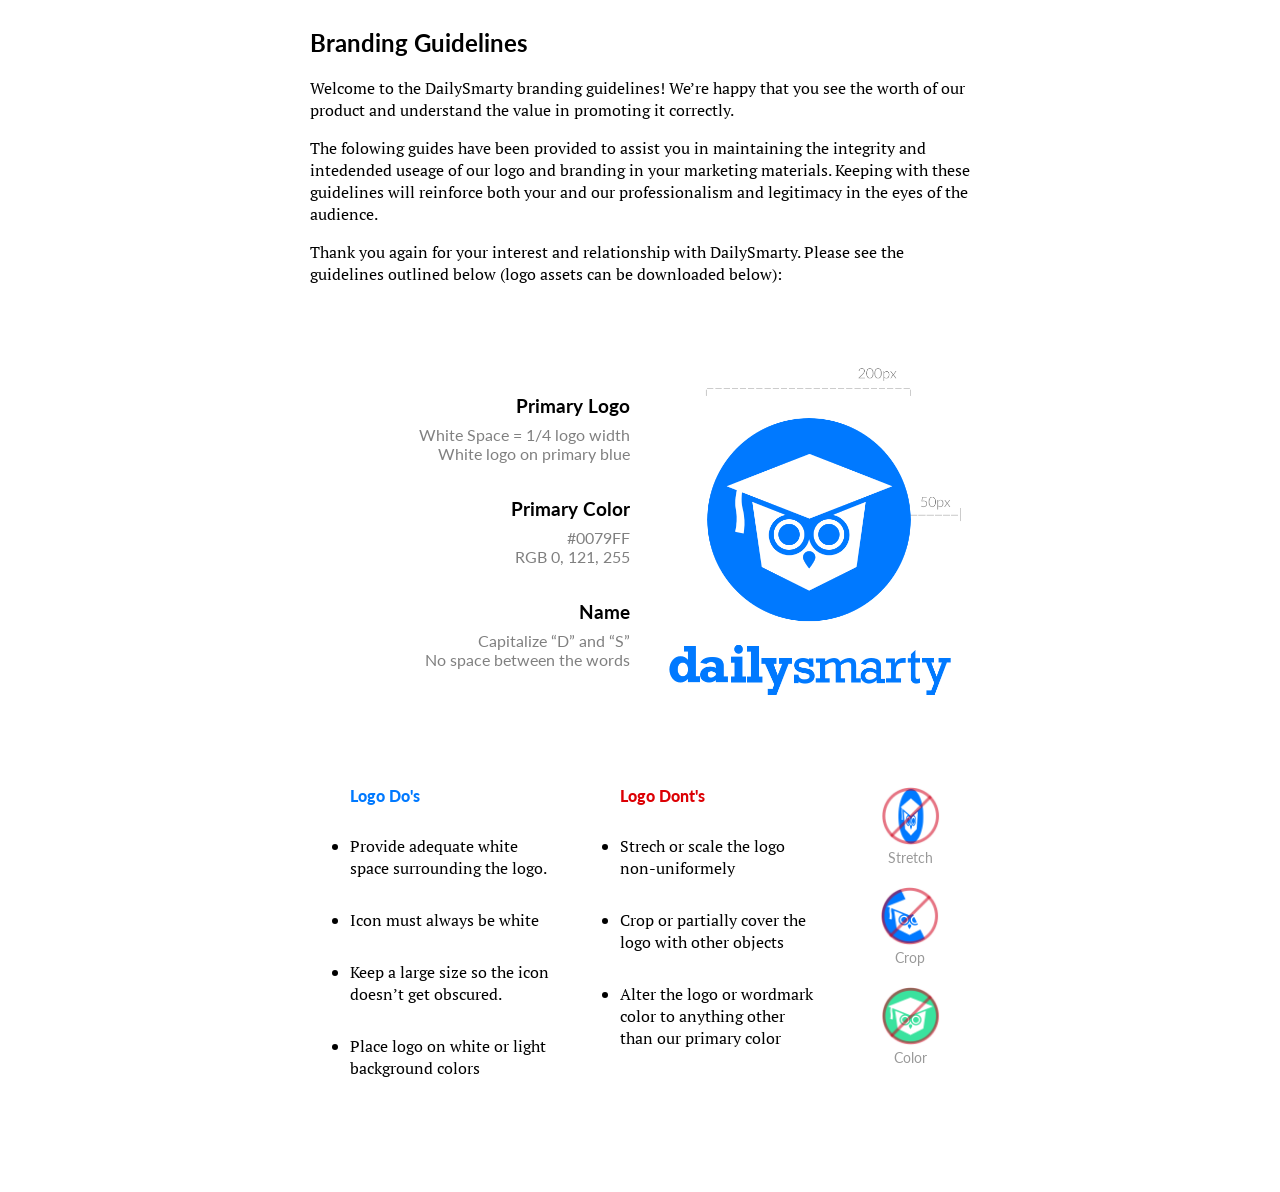
==== index.html @ d6e58807 "2-12 Progress Setup, DailySmarty website" ====
<!DOCTYPE html>
<html lang='en'>

<head>
  <meta charset='UTF-8'>
  <title>CSS Grid</title>
  <link href="https://fonts.googleapis.com/css?family=Lato" rel="stylesheet">
  <link href="https://fonts.googleapis.com/css?family=PT+Serif" rel="stylesheet">

  <style>
    body {
      font-family: 'Lato', sans-serif;
      background-color: #ffffff;
    }
    p,
    li {
      font-family: 'PT Serif', serif;
    }

    .container {
        display: flex;
        justify-content: center;
    }

    .content-wrapper {
        width: 660px;
    }

    .style-details {
        display: grid;
        grid-template-columns: 1fr 1fr;
        grid-gap: 20px;
        margin-top: 75px;
        margin-bottom: 75px;
    }

    .style-details-text {
        text-align: right;
        
    }

    .style-details-text div {
        color: #808080;
        font-weight: normal;
    }

    .style-details-text h3 {
        margin-top: 35px;
        margin-bottom: 8px;

    }

    .style-details-logo img {
        width: 100%;
    }

    .dos-donts-wrapper {
        margin-top: 75px;
        margin-bottom: 75px;
        display: grid;
        grid-template-columns: 2fr 2fr 1fr;
        grid-gap: 30px;
    }

    .dont-image-box img {
        width: 50%;
    }

    .dont-image-box {
        margin-bottom: 20px;
        text-align: center;
    }

    .dont-image-box div {
        font-size: 14px;
        color: #999999;
    }

    .dos-donts-heading {
        font-weight: 900;
        margin-bottom: 20px;
        margin-left: 40px;
    }

    .blue-text {
        color: #0079ff;
    }

    .red-text {
        color: #dc0004;
    }

    .dos-donts-list li {
        margin-top: 30px;
        margin-bottom: 30px;
        font-size: 16px;
    }
  </style>
</head>

<body>
    <div class="container">

        <div class="content-wrapper">
            <h2>Branding Guidelines</h2>

           <p>Welcome to the DailySmarty branding guidelines! We’re happy that you see the worth of our product and understand the value in promoting it correctly.</p>

           <p>The folowing guides have been provided to assist you in maintaining the integrity and intedended useage of our logo and branding in your marketing materials. Keeping with these guidelines will reinforce both your and our professionalism and legitimacy in the eyes of the audience.</p>

            <p>Thank you again for your interest and relationship with DailySmarty. Please see the guidelines outlined below (logo assets can be downloaded below):</p>
            <div class="style-details">
                <div class="style-details-text">
                    <h3>Primary Logo</h3>
                    <div>White Space = 1/4 logo width</div>
                    <div>White logo on primary blue</div>
    
                    <h3>Primary Color</h3>
                    <div>#0079FF</div>
                    <div>RGB 0, 121, 255</div>
    
                    <h3>Name</h3>
                    <div>Capitalize “D” and “S”</div>
                    <div>No space between the words</div>
                </div>
                <div class="style-details-logo">
                    <img href src="images/logo-with-margin.png">
                </div>
            </div>

            <div class="dos-donts-wrapper">
                <div class="dos-donts-list">
                    <div class="dos-donts-heading blue-text">
                        Logo Do's
                    </div>

                    <ul>
                        <li>Provide adequate white space surrounding the logo.</li>
                        <li>Icon must always be white</li>
                        <li>Keep a large size so the icon doesn’t get obscured.</li>
                        <li>Place logo on white or light background colors</li>
                    </ul>
                </div>
                <div class="dos-donts-list">
                    <div class="dos-donts-heading red-text">
                        Logo Dont's
                    </div>
                    <ul>
                        <li>Strech or scale the logo non-uniformely</li>
                        <li>Crop or partially cover the logo with other objects</li>
                        <li>Alter the logo or wordmark color to anything other than our primary color</li>
                    </ul>
                </div>
                <div class="donts-images">
                    <div class="dont-image-box">
                        <img src="images/dont_stretch.png" alt="">
                        <div>Stretch</div>
                    </div> 

                    <div class="dont-image-box">
                        <img src="images/dont_crop.png" alt="">
                        <div>Crop</div>
                    </div>

                    <div class="dont-image-box">
                        <img src="images/dont_color.png" alt="">
                        <div>Color</div>
                    </div>
                </div>
            </div>
        
        </div>

        

    </div>
</body>

</html>
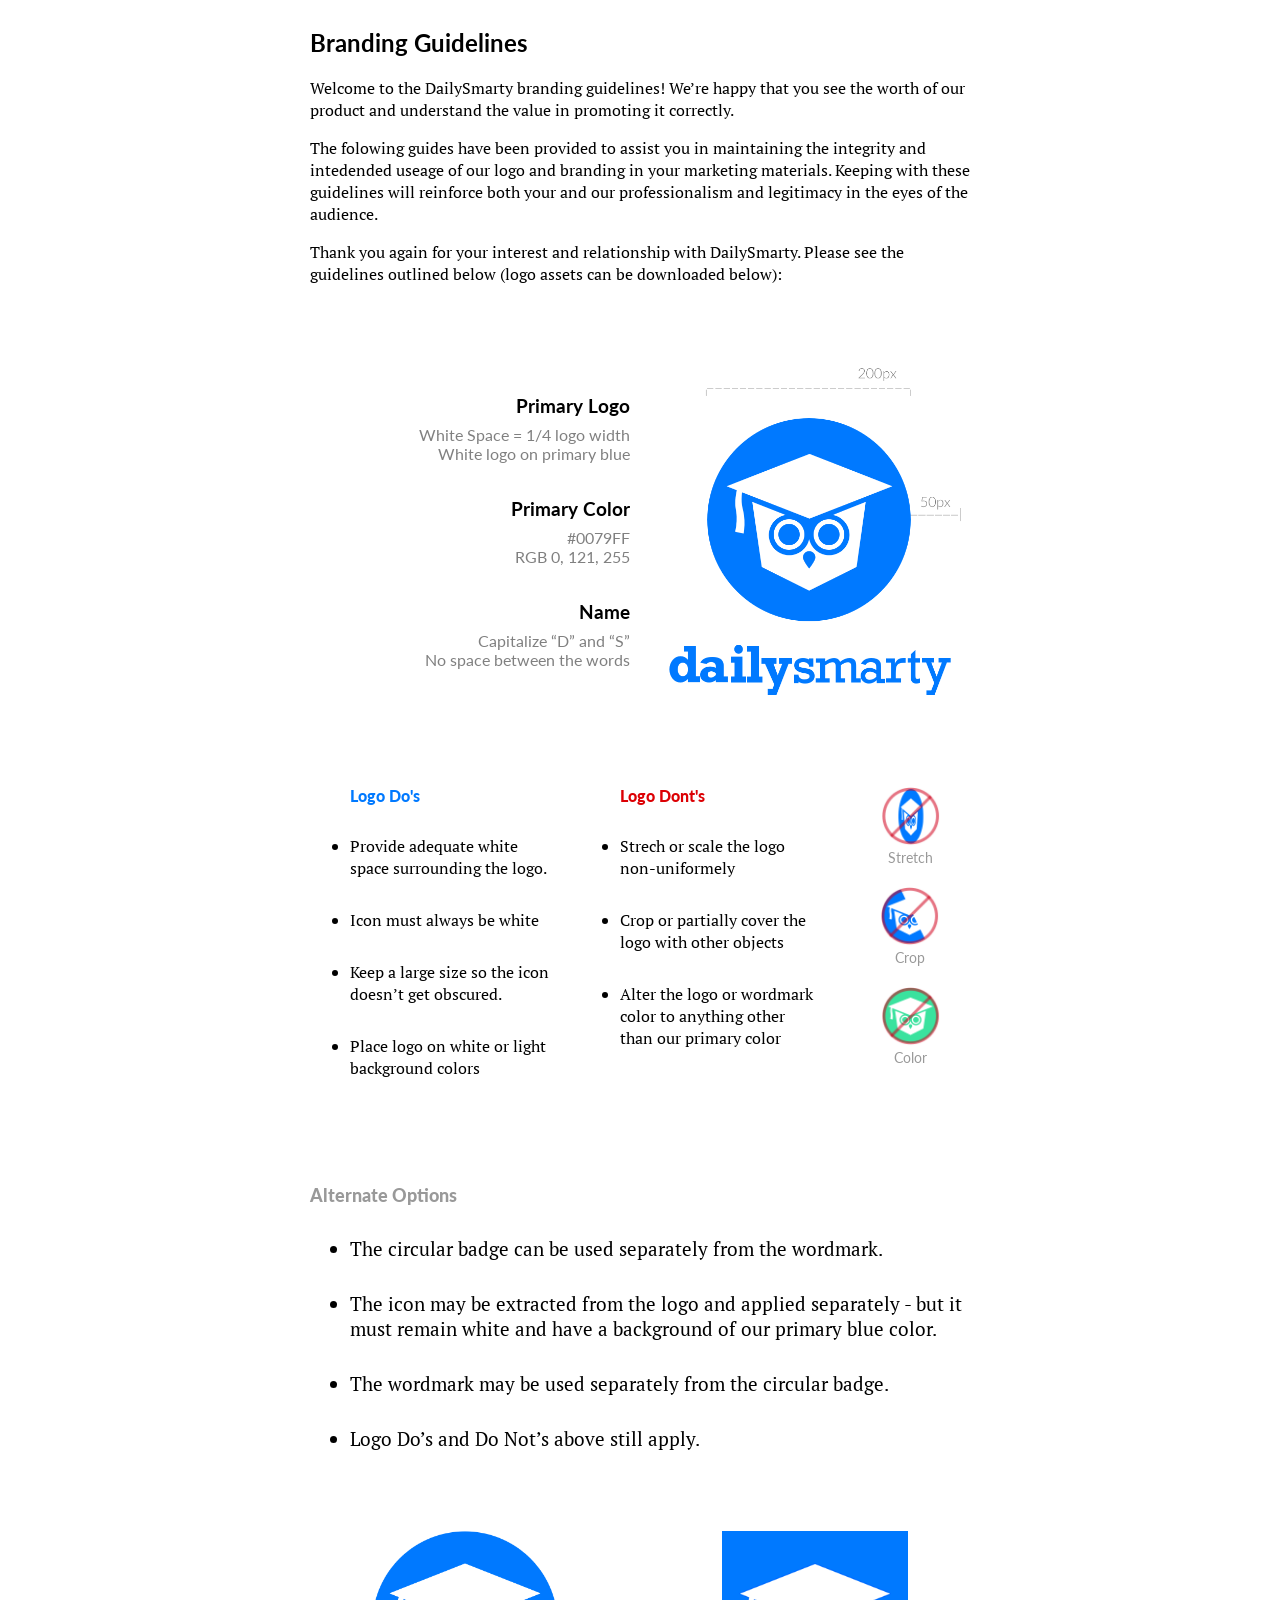
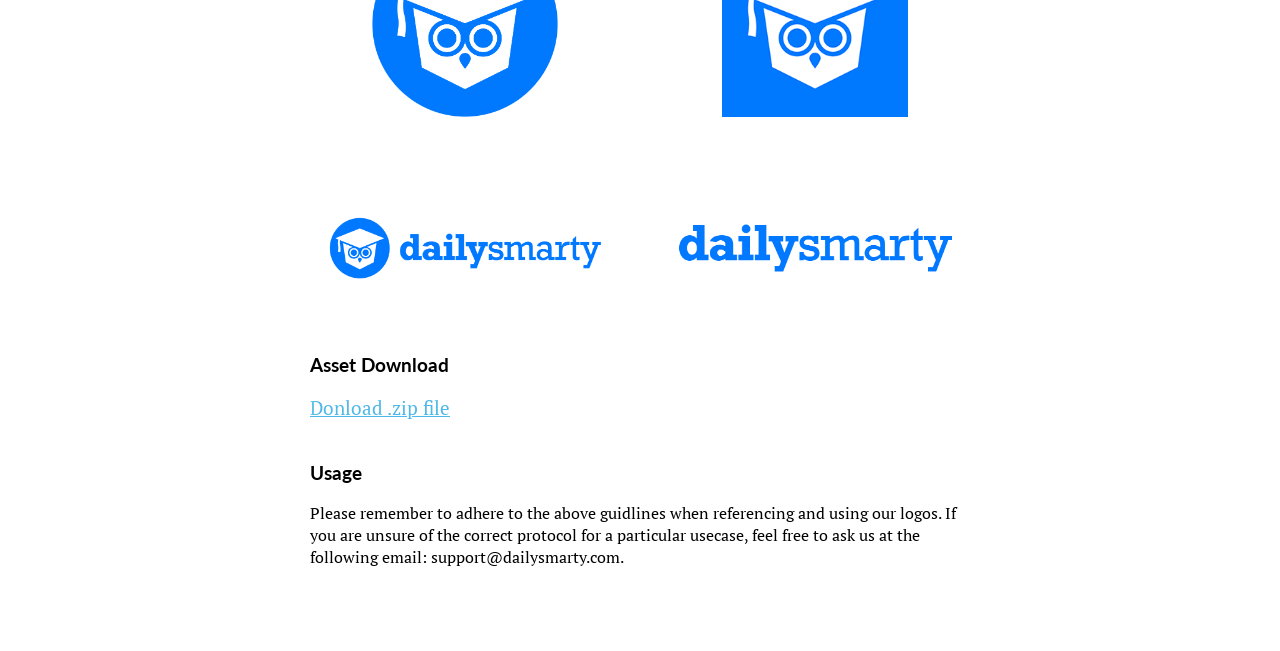
==== commit e366c7f5: "DailySmarty Branding Page Complete" ====
--- a/index.html
+++ b/index.html
@@ -95,8 +95,74 @@
         margin-bottom: 30px;
         font-size: 16px;
     }
+
+    .alternate-options-wrapper {
+        margin-top: 75px;
+        margin-bottom: 75px;
+    }
+
+    .alternate-options-wrapper h3 {
+        color: #999999;
+        font-size: 18px;
+        font-weight: 900;
+    }
+
+    .alternate-options-wrapper li {
+        margin-top: 30px;
+        margin-bottom: 30px;
+        font-size: 19px;
+    }
+
+    .alternate-options-images {
+        margin-top: 80px;
+        display: grid;
+        grid-template-columns: repeat(2, 1fr);
+        justify-items: center;
+        grid-gap: 100px 40px;
+    }
+
+    .image-logos {
+        width: 60%;
+    }
+
+    .text-logos {
+        width: 90%;
+    }
+
+    .additional-branding-details {
+        margin-top: 75px;
+        margin-bottom: 75px;
+    }
+
+    .additional-branding-details a {
+        color: #4fb8e8;
+        font-size: 19px;
+    }
+     
+    .additional-branding-details p {
+        margin-bottom: 42px;
+    }
+    
+    @media (max-width: 48em) {
+        .style-details, .dos-donts-wrapper {
+            grid-template-columns: 1fr;
+            grid-gap: 50px;
+        }
+
+        .style-details-text {
+            text-align: center;
+        }
+    }
+
   </style>
 </head>
+
+
+
+
+
+
+
 
 <body>
     <div class="container">
@@ -169,6 +235,35 @@
                 </div>
             </div>
         
+            <div class="alternate-options-wrapper">
+                <h3>Alternate Options</h3>
+                <ul>
+                    <li>The circular badge can be used separately from the wordmark.</li>
+                    <li>The icon may be extracted from the logo and applied separately - 
+                        but it must remain white and have a background of our primary blue color.</li>
+                    <li>The wordmark may be used separately from the circular badge.</li>
+                    <li>Logo Do’s and Do Not’s above still apply.</li>
+                </ul>
+
+                <div class="alternate-options-images">
+                    <img class="image-logos" src="images/ds_circle_logo.png" alt="">
+                    <img class="image-logos" src="images/ds_square_logo.png" alt="">
+                    <img class="text-logos" src="images/ds_icon_text_logo.png" alt="">
+                    <img class="text-logos" src="images/ds_text_logo.png" alt="">
+                </div>
+            </div>
+            <div class="additional-branding-details">
+                <h3>Asset Download</h3>
+                <p>
+                    <a href="#">Donload .zip file</a>
+                </p>
+                <h3>Usage</h3>
+                <p>
+                    Please remember to adhere to the above guidlines when referencing and using our logos. 
+                    If you are unsure of the correct protocol for a particular usecase, feel free to ask us 
+                    at the following email: support@dailysmarty.com.
+                </p>
+            </div>
         </div>
 
         
